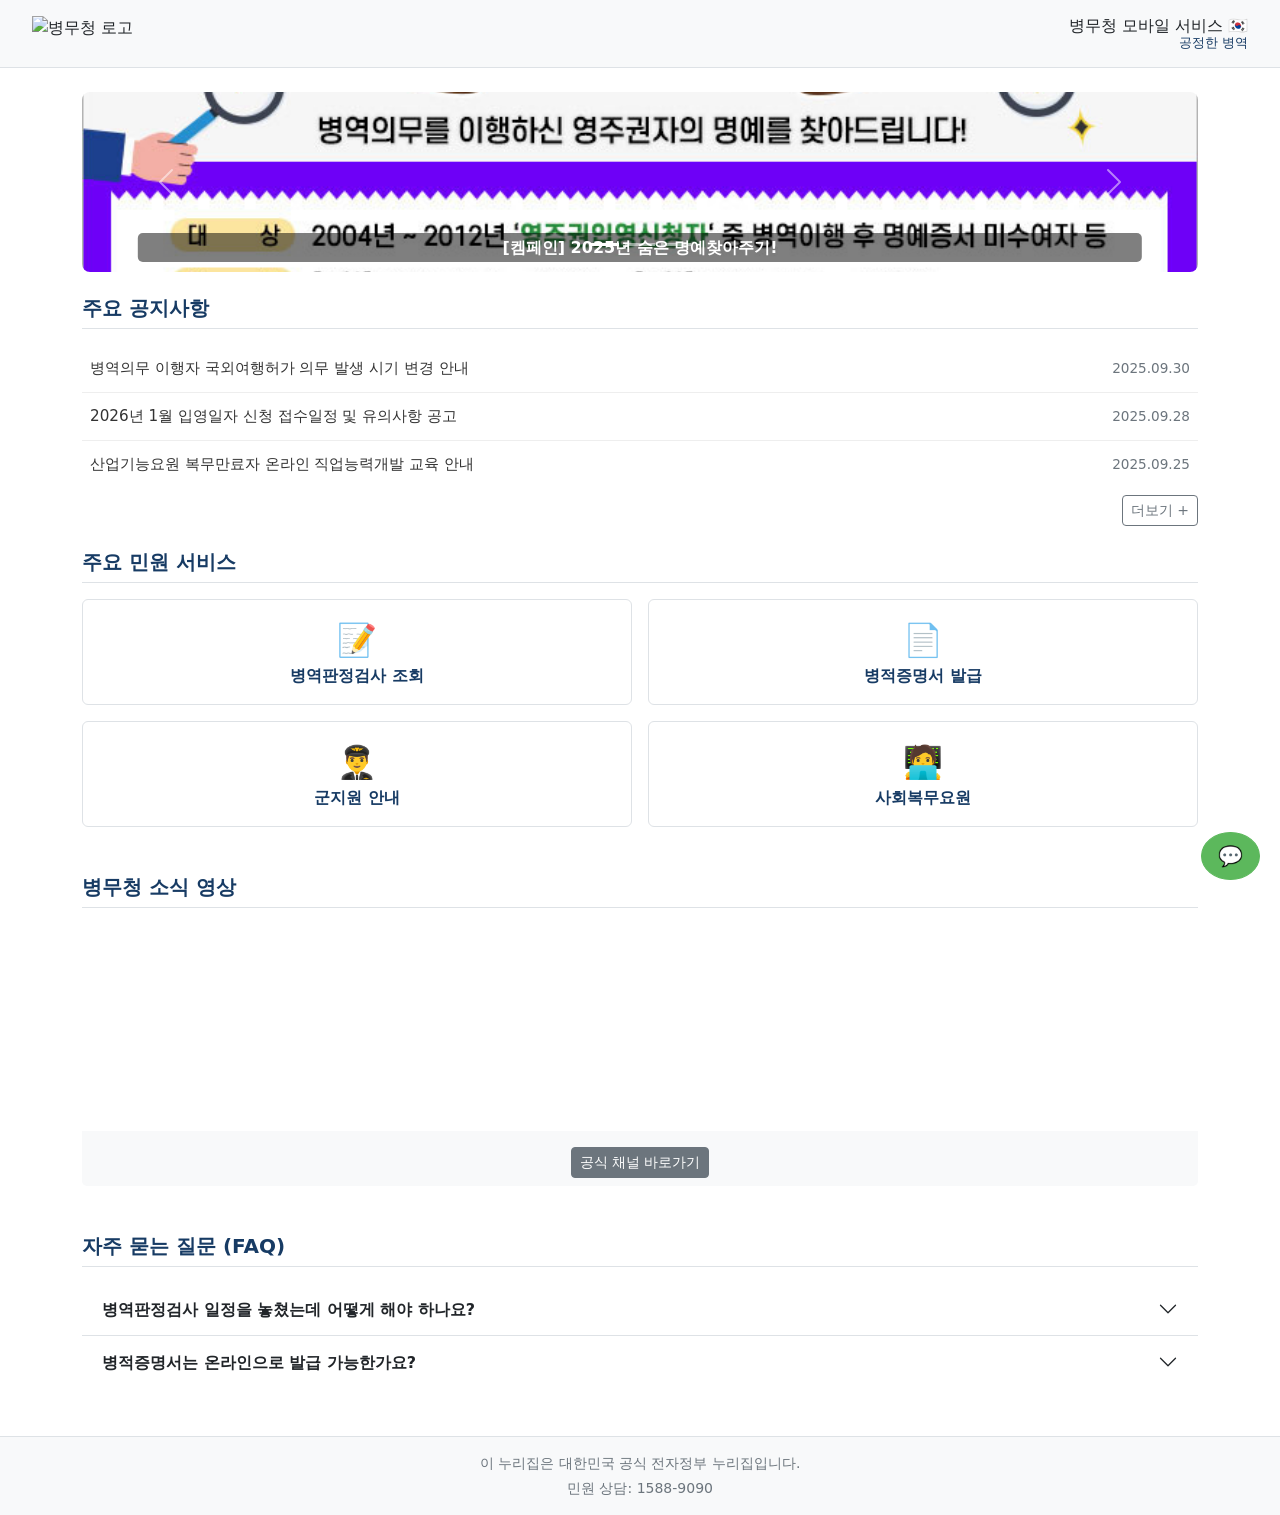
==== 1001/index.html @ 9e0faff2 "Add files via upload" ====
<!DOCTYPE html>
<html lang="ko">
<head>
    <meta charset="UTF-8">
    <meta name="viewport" content="width=device-width, initial-scale=1.0">
    <title>나의 병역 이행 도우미: 병무청 모바일 앱</title>
    <link href="https://cdn.jsdelivr.net/npm/bootstrap@5.3.3/dist/css/bootstrap.min.css" rel="stylesheet" integrity="sha384-QWTKZyjpPEjISv5WaRU9OFeRpok6YctnYmDr5pNlyT2bRjXh0JMhjY6hW+ALEwIH" crossorigin="anonymous">
    
    <style>
        /* 핵심 색상 정의 */
        :root {
            --mma-navy: #173b64; /* 짙은 남색 (주요 텍스트 색상) */
            --mma-header-bg: #f8f9fa; /* 밝은 배경색 (가독성 확보) */
        }
        
        .service-icon {
            font-size: 2rem;
            color: var(--mma-navy);
            margin-bottom: 0.5rem;
        }
        
        /* 1. 헤더 배경색 및 경계선 */
        .app-header {
            background-color: var(--mma-header-bg);
            border-bottom: 1px solid #dee2e6;
            padding-top: 1rem !important;
            padding-bottom: 1rem !important;
        }
        
        /* 로고 및 헤더 정렬 스타일 */
        .header-content {
            display: flex;
            align-items: center;
            justify-content: space-between;
            padding: 0 1rem;
        }
        .header-logo {
            height: 35px; 
        }
        .header-title {
            text-align: right;
            line-height: 1.2;
        }
        
        /* 2. 헤더 텍스트 색상 및 강조 */
        .header-title h6, .header-title p {
            color: var(--mma-navy) !important;
        }

        /* ★★★ 타이틀 최종 강조 (폰트 크기 2.0rem, 굵기 900) ★★★ */
        .header-title h6 {
            font-size: 2.0rem !important; 
            font-weight: 900 !important; /* 가장 굵게 (Black) */
            line-height: 1.1; 
            margin-bottom: 0.1rem !important;
        }

        .header-title p {
            font-weight: 500;
            opacity: 1 !important;
            font-size: 0.8rem;
        }
        
        /* 캐러셀 내 이미지 스타일 */
        .carousel-item img {
            width: 100%;
            height: 180px;
            object-fit: cover;
            border-radius: 8px;
        }
        
        /* 캐러셀 캡션(글자) 배경색을 어둡게 만들어 가독성 확보 */
        .carousel-caption {
            background-color: rgba(0, 0, 0, 0.5);
            border-radius: 5px;
            padding: 5px 10px;
            bottom: 10px;
            left: 50%;
            transform: translateX(-50%);
            width: 90%;
            max-width: 90%;
        }
        .carousel-caption h5 {
            font-size: 1rem;
            margin-bottom: 0;
            font-weight: bold;
        }

        /* 공지사항 목록 스타일 */
        .announcement-item {
            display: flex;
            justify-content: space-between;
            align-items: center;
            padding: 0.75rem 0.5rem;
            border-bottom: 1px solid #eee;
            font-size: 0.95rem;
            cursor: pointer; /* 클릭 가능한 요소임을 표시 */
            transition: background-color 0.2s;
        }
        .announcement-item:hover {
            background-color: #f1f1f1; /* 호버/터치 시 배경색 변경 효과 */
        }
        .announcement-item:last-child {
            border-bottom: none;
        }
        .announcement-item a {
            color: #333;
            text-decoration: none;
            flex-grow: 1;
            white-space: nowrap;
            overflow: hidden;
            text-overflow: ellipsis;
            pointer-events: none; /* 부모 div가 클릭을 받도록 a 태그의 기본 이벤트 제거 */
        }
        .announcement-date {
            color: #6c757d;
            font-size: 0.85rem;
            flex-shrink: 0;
            margin-left: 10px;
        }

        /* 나머지 섹션 스타일 */
        .main-heading {
            color: var(--mma-navy);
        }
        .btn-outline-custom {
            color: var(--mma-navy);
            border-color: #dee2e6;
        }
        .btn-outline-custom:hover {
            background-color: #e9ecef;
            color: var(--mma-navy);
            border-color: var(--mma-navy);
        }
        .youtube-section iframe {
            width: 100%;
            height: 200px;
        }
        /* 챗봇 버튼 스타일 */
        #chatbot-btn {
            position: fixed;
            bottom: 20px;
            right: 20px;
            z-index: 1000;
            background-color: #5cb85c;
            border-color: #5cb85c;
        }
        #chatbot-btn:hover {
            background-color: #449d44;
            border-color: #449d44;
        }
    </style>
</head>
<body>

    <header class="app-header p-3 mb-4">
        <div class="header-content">
            <img src="병무청_로고.png" alt="병무청 로고" class="header-logo">
            
            <div class="header-title">
                <h1 class="h6 mb-0">병무청 모바일 서비스 🇰🇷</h1>
                <p class="mb-0 small opacity-75">공정한 병역</p> 
            </div>
        </div>
    </header>

    <div class="container mb-4">
        <div id="mainBannerCarousel" class="carousel slide" data-bs-ride="carousel">
            <div class="carousel-indicators">
                <button type="button" data-bs-target="#mainBannerCarousel" data-bs-slide-to="0" class="active" aria-current="true" aria-label="Slide 1"></button>
                <button type="button" data-bs-target="#mainBannerCarousel" data-bs-slide-to="1" aria-label="Slide 2"></button>
                <button type="button" data-bs-target="#mainBannerCarousel" data-bs-slide-to="2" aria-label="Slide 3"></button>
            </div>
            <div class="carousel-inner">
                <div class="carousel-item active">
                    <img src="베너1.jpg" class="d-block w-100" alt="현재 모집 중인 군 지원 공고">
                    <div class="carousel-caption">
                        <h5>[켐페인] 2025년 숨은 명예찾아주기!</h5>
                    </div>
                </div>
                <div class="carousel-item">
                    <img src="베너2.jpg" class="d-block w-100" alt="병역 판정 검사 기간 안내 포스터">
                    <div class="carousel-caption">
                        <h5>[필독] 병역이행 응원 글 보내기.</h5>
                    </div>
                </div>
                <div class="carousel-item">
                    <img src="베너3.jpg" class="d-block w-100" alt="사회복무요원 복무 규정 안내">
                    <div class="carousel-caption">
                        <h5>국외여행허가 전자 추천서 발급 안내</h5>
                    </div>
                </div>
            </div>
            
            <button class="carousel-control-prev" type="button" data-bs-target="#mainBannerCarousel" data-bs-slide="prev">
                <span class="carousel-control-prev-icon" aria-hidden="true"></span>
                <span class="visually-hidden">Previous</span>
            </button>
            <button class="carousel-control-next" type="button" data-bs-target="#mainBannerCarousel" data-bs-slide="next">
                <span class="carousel-control-next-icon" aria-hidden="true"></span>
                <span class="visually-hidden">Next</span>
            </button>
        </div>
    </div>
    
    <main class="container">
        
        <section id="announcements" class="mb-4">
            <h2 class="h5 mb-3 main-heading border-bottom pb-2 fw-bold">주요 공지사항</h2>
            
            <div class="list-group list-group-flush">
                <div class="announcement-item" onclick="viewAnnouncement('병역의무 이행자 국외여행허가 의무 발생 시기 변경 안내')">
                    <a href="#" class="text-truncate">병역의무 이행자 국외여행허가 의무 발생 시기 변경 안내</a>
                    <span class="announcement-date">2025.09.30</span>
                </div>
                <div class="announcement-item" onclick="viewAnnouncement('2026년 1월 입영일자 신청 접수일정 및 유의사항 공고')">
                    <a href="#" class="text-truncate">2026년 1월 입영일자 신청 접수일정 및 유의사항 공고</a>
                    <span class="announcement-date">2025.09.28</span>
                </div>
                <div class="announcement-item" onclick="viewAnnouncement('산업기능요원 복무만료자 온라인 직업능력개발 교육 안내')">
                    <a href="#" class="text-truncate">산업기능요원 복무만료자 온라인 직업능력개발 교육 안내</a>
                    <span class="announcement-date">2025.09.25</span>
                </div>
            </div>
            <div class="text-end mt-2">
                <a href="https://www.mma.go.kr/board/boardList.do?mc=usr0000379&gesipan_id=2" class="btn btn-sm btn-outline-secondary" target="_blank">더보기 +</a>
            </div>
        </section>
        
        <section id="core-services" class="mb-5">
            <h2 class="h5 mb-3 main-heading border-bottom pb-2 fw-bold">주요 민원 서비스</h2>
            
            <div class="row row-cols-2 g-3 text-center">
                <div class="col">
                    <a href="https://www.mma.go.kr/contents.do?mc=usr0000167" class="btn btn-outline-custom w-100 p-3" target="_blank">
                        <span class="service-icon">📝</span>
                        <div class="fw-bold">병역판정검사 조회</div>
                    </a>
                </div>
                <div class="col">
                    <a href="https://www.gov.kr/mw/AA020InfoCappView.do?CappBizCD=13000000016" class="btn btn-outline-custom w-100 p-3" target="_blank">
                        <span class="service-icon">📄</span>
                        <div class="fw-bold">병적증명서 발급</div>
                    </a>
                </div>
                <div class="col">
                    <a href="https://www.mma.go.kr/contents.do?mc=mma0003405" class="btn btn-outline-custom w-100 p-3" target="_blank">
                        <span class="service-icon">👨‍✈️</span>
                        <div class="fw-bold">군지원 안내</div>
                    </a>
                </div>
                <div class="col">
                    <a href="https://sbm.mma.go.kr/caisSHBS/" class="btn btn-outline-custom w-100 p-3" target="_blank">
                        <span class="service-icon">🧑‍💻</span>
                        <div class="fw-bold">사회복무요원</div>
                    </a>
                </div>
            </div>
        </section>

        <section id="youtube-content" class="mb-5 youtube-section">
            <h2 class="h5 mb-3 main-heading border-bottom pb-2 fw-bold">병무청 소식 영상</h2>
            <div class="card border-0">
                <div class="card-body p-0 border-0">
                    <iframe src="https://www.youtube.com/embed/32AKMY7a49E" title="2026년 1월 입영 하고 싶은 분들~!" frameborder="0" allow="accelerometer; autoplay; clipboard-write; encrypted-media; gyroscope; picture-in-picture" allowfullscreen></iframe>
                </div>
                <div class="card-footer text-center bg-light border-0 pt-3">
                    <a href="https://www.youtube.com/@MMA15889090" target="_blank" class="btn btn-sm btn-secondary">
                        공식 채널 바로가기
                    </a>
                </div>
            </div>
        </section>

        <section id="support-faq" class="mb-5">
            <h2 class="h5 mb-3 main-heading border-bottom pb-2 fw-bold">자주 묻는 질문 (FAQ)</h2>
            <div class="accordion accordion-flush" id="faqAccordion">
                
                <div class="accordion-item">
                    <h3 class="accordion-header">
                        <button class="accordion-button collapsed fw-bold" type="button" data-bs-toggle="collapse" data-bs-target="#collapseOne" aria-expanded="false" aria-controls="collapseOne">
                            병역판정검사 일정을 놓쳤는데 어떻게 해야 하나요?
                        </button>
                    </h3>
                    <div id="collapseOne" class="accordion-collapse collapse" data-bs-parent="#faqAccordion">
                        <div class="accordion-body text-secondary small">
                            정당한 사유 없이 검사를 받지 않으면 병역법에 따라 고발될 수 있습니다. 즉시 병무청 앱의 '민원서비스' 또는 전화(1588-9090)로 연락하여 일정을 재조정해야 합니다.
                        </div>
                    </div>
                </div>
                
                <div class="accordion-item">
                    <h3 class="accordion-header">
                        <button class="accordion-button collapsed fw-bold" type="button" data-bs-toggle="collapse" data-bs-target="#collapseTwo" aria-expanded="false" aria-controls="collapseTwo">
                            병적증명서는 온라인으로 발급 가능한가요?
                        </button>
                    </h3>
                    <div id="collapseTwo" class="accordion-collapse collapse" data-bs-parent="#faqAccordion">
                        <div class="accordion-body text-secondary small">
                            네, **병무청 모바일 앱** 또는 **정부24 웹사이트**를 통해 본인 인증 후 무료로 즉시 발급받을 수 있습니다. 영문 증명서도 신청 가능합니다.
                        </div>
                    </div>
                </div>
                
            </div>
        </section>

    </main>
    
    <a href="#" id="chatbot-btn" class="btn btn-lg rounded-circle" aria-label="챗봇 상담 시작" onclick="openChatbot()">
        💬
    </a>

    <script>
        function openChatbot() {
            alert('🤖 챗봇 상담을 시작합니다.\n\n(실제 앱에서는 챗봇 창이 열리거나 상담 페이지로 이동합니다.)');
        }
        function viewAnnouncement(title) {
            alert('▶ 공지사항 본문 보기\n\n[제목] ' + title + '\n\n(실제 앱에서는 이 페이지로 이동합니다.)');
        }
    </script>
    
    <footer class="bg-light text-center p-3 border-top mt-5 text-secondary">
        <p class="small mb-1">이 누리집은 대한민국 공식 전자정부 누리집입니다.</p>
        <address class="small mb-0">민원 상담: 1588-9090</address>
    </footer>

    <script src="https://cdn.jsdelivr.net/npm/bootstrap@5.3.3/dist/js/bootstrap.bundle.min.js" integrity="sha384-YvpcrYf0tY3lHB60NNkmXc5s9fDVZLESaAA55NDzOxhy9GkcIdslK1eN7N6jIeHz" crossorigin="anonymous"></script>
</body>
</html>
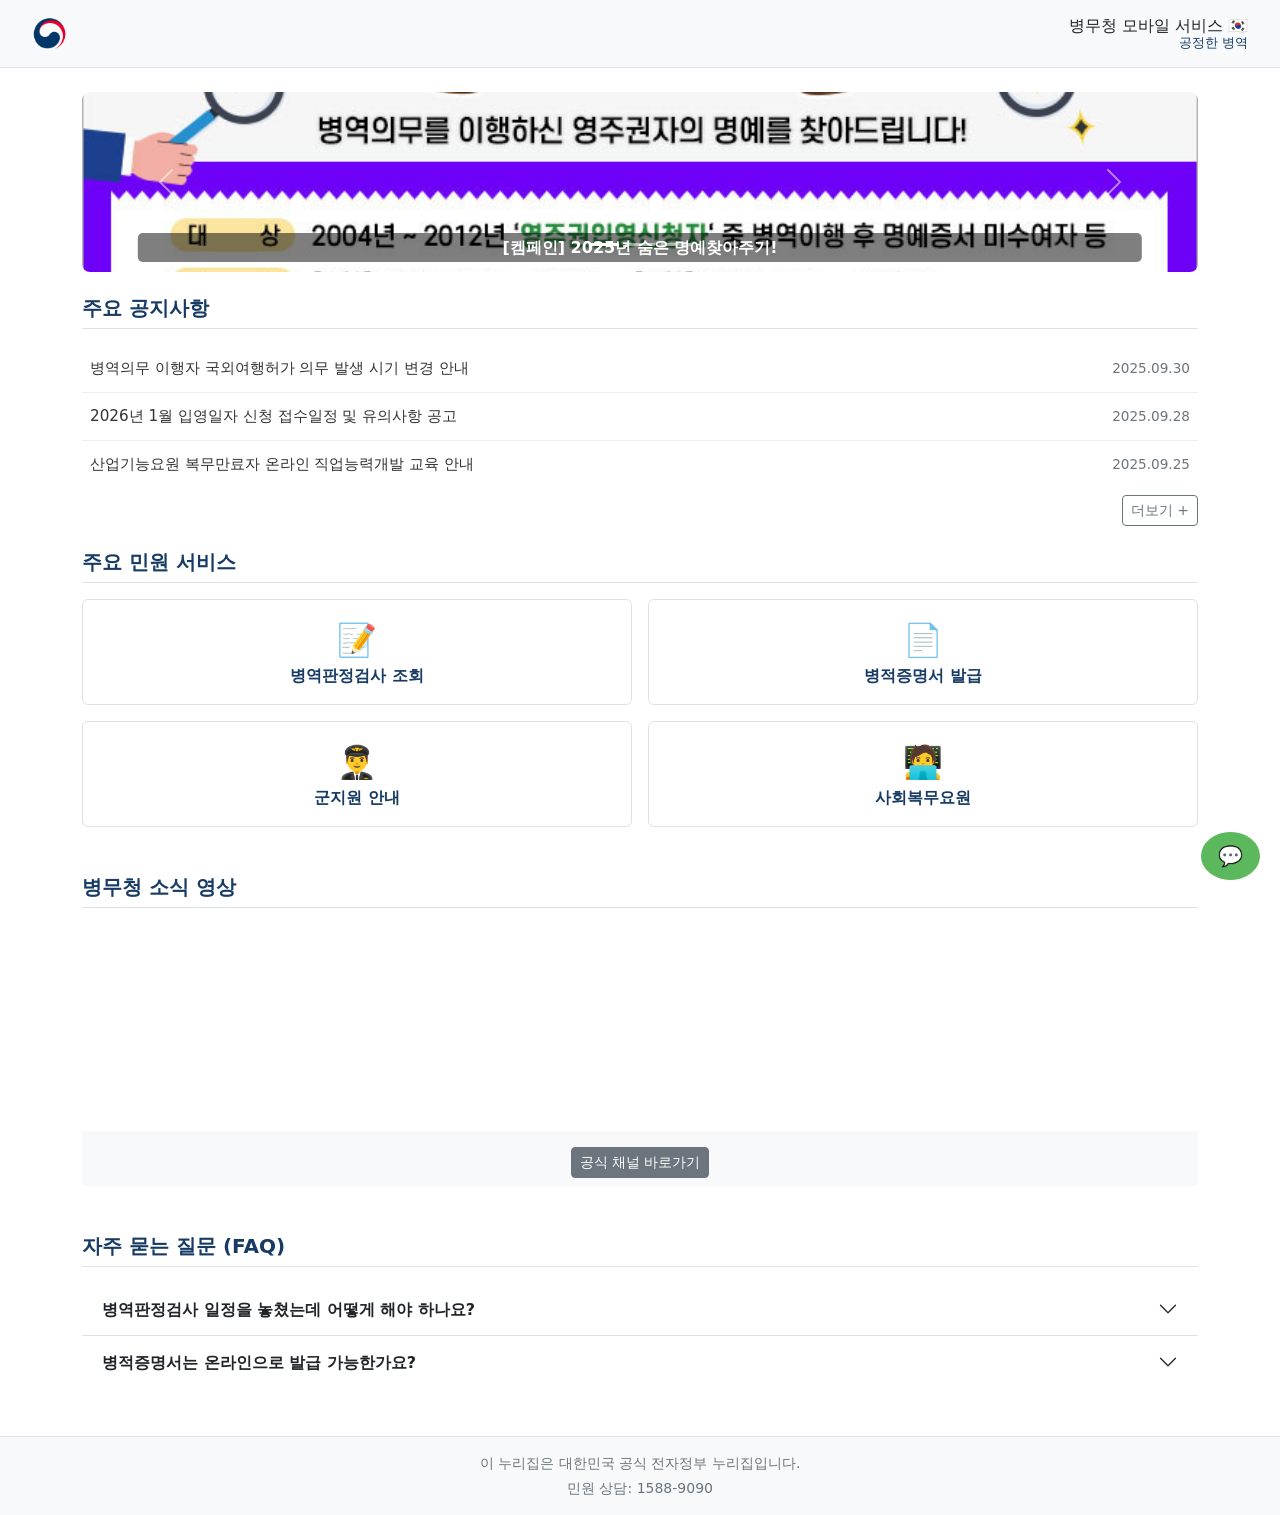
==== commit ce871028: "Update index.html" ====
--- a/1001/index.html
+++ b/1001/index.html
@@ -262,7 +262,13 @@
             <h2 class="h5 mb-3 main-heading border-bottom pb-2 fw-bold">병무청 소식 영상</h2>
             <div class="card border-0">
                 <div class="card-body p-0 border-0">
-                    <iframe src="https://www.youtube.com/embed/32AKMY7a49E" title="2026년 1월 입영 하고 싶은 분들~!" frameborder="0" allow="accelerometer; autoplay; clipboard-write; encrypted-media; gyroscope; picture-in-picture" allowfullscreen></iframe>
+                    <iframe src="https://www.youtube.com/embed/32AKMY7a49E" 
+                            title="2026년 1월 입영 하고 싶은 분들~!" 
+                            frameborder="0" 
+                            allow="accelerometer; autoplay; clipboard-write; encrypted-media; gyroscope; picture-in-picture" 
+                            allowfullscreen
+                            loading="lazy">
+                    </iframe>
                 </div>
                 <div class="card-footer text-center bg-light border-0 pt-3">
                     <a href="https://www.youtube.com/@MMA15889090" target="_blank" class="btn btn-sm btn-secondary">
@@ -327,4 +333,5 @@
 
     <script src="https://cdn.jsdelivr.net/npm/bootstrap@5.3.3/dist/js/bootstrap.bundle.min.js" integrity="sha384-YvpcrYf0tY3lHB60NNkmXc5s9fDVZLESaAA55NDzOxhy9GkcIdslK1eN7N6jIeHz" crossorigin="anonymous"></script>
 </body>
-</html>+
+</html>
